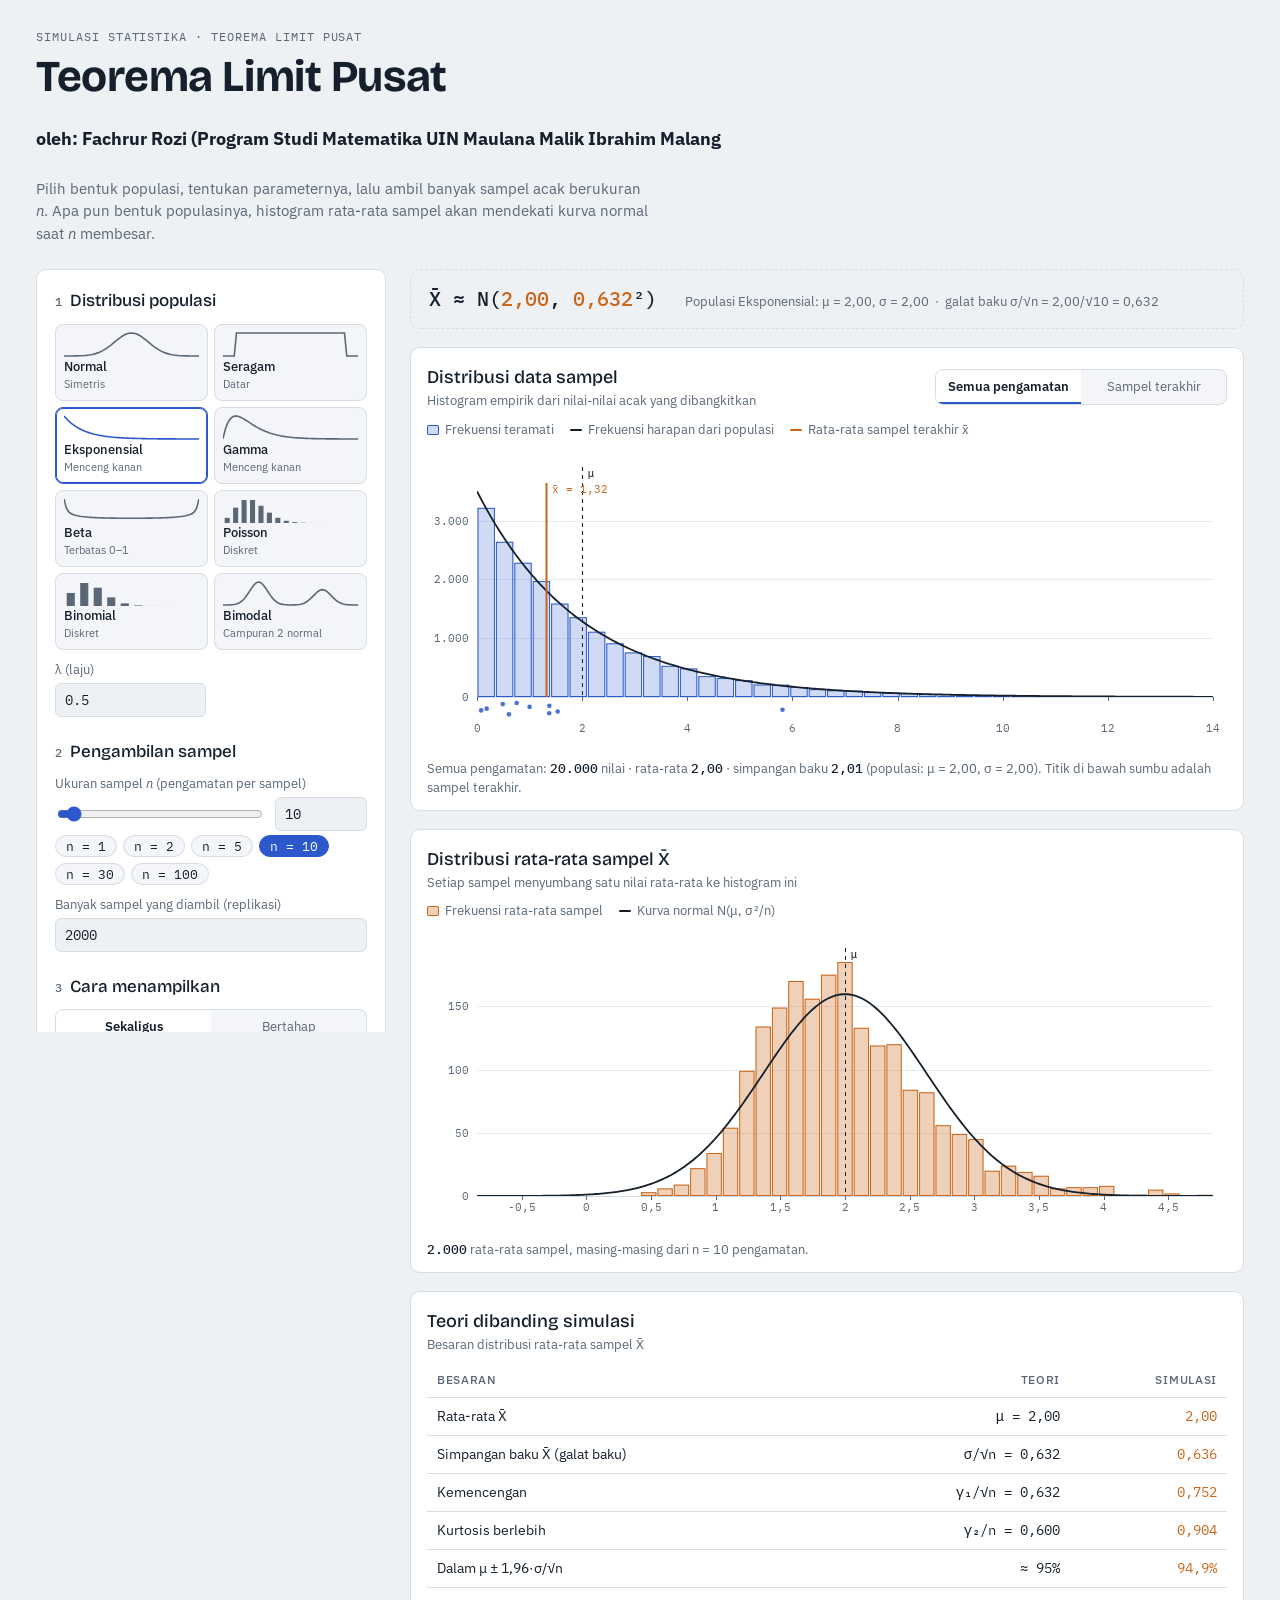
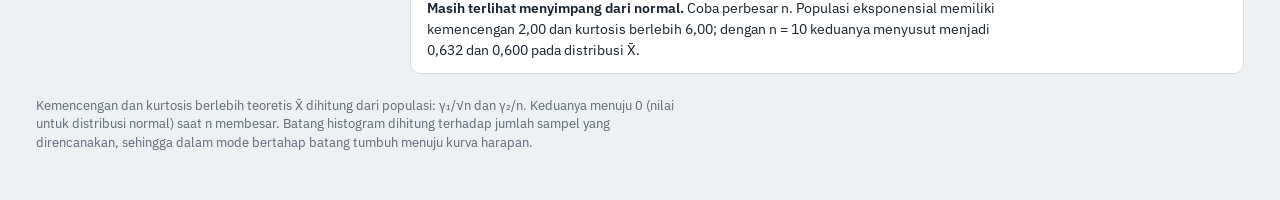
==== simulasi-clt.html @ 087e0943 "Update and rename simulasi-teorema-limit-pusat.html to simulasi-clt.html" ====
<!doctype html>
<html lang="id">
<head>
<meta charset="utf-8">
<meta name="viewport" content="width=device-width, initial-scale=1, viewport-fit=cover">
<meta name="description" content="Simulasi interaktif Teorema Limit Pusat: pilih distribusi populasi, parameter, dan ukuran sampel, lalu amati distribusi data dan rata-rata sampel.">
<title>Simulator Teorema Limit Pusat</title>
<link rel="preconnect" href="https://fonts.googleapis.com">
<link rel="preconnect" href="https://fonts.gstatic.com" crossorigin>
<link rel="stylesheet" href="https://fonts.googleapis.com/css2?family=Bricolage+Grotesque:opsz,wght@12..96,500;12..96,700&family=IBM+Plex+Mono:wght@400;500&family=IBM+Plex+Sans:wght@400;500;600&display=swap">
<style>
/* Layout: lab bench — setup column on the left (numbered setup steps), two stacked instrument charts + readout table on the right */
:root{
  --bg:#eef1f4; --surface:#ffffff; --ink:#15202c; --muted:#5a6776; --line:#d6dde5; --grid:#e7ebf0;
  --data:#2c58cc; --data-soft:rgba(44,88,204,.22);
  --mean:#c9661a; --mean-soft:rgba(201,102,26,.30);
  --curve:#15202c; --danger:#b42318; --chip:#f3f5f8;
  --f-display:"Bricolage Grotesque", "Segoe UI", system-ui, sans-serif;
  --f-body:"IBM Plex Sans", "Segoe UI", system-ui, sans-serif;
  --f-mono:"IBM Plex Mono", ui-monospace, "SFMono-Regular", Menlo, monospace;
}
@media (prefers-color-scheme: dark){ :root:not([data-theme="light"]){
  --bg:#0e131a; --surface:#151c25; --ink:#e4e9ef; --muted:#93a0ae; --line:#28323e; --grid:#1d2630;
  --data:#7196ff; --data-soft:rgba(113,150,255,.22);
  --mean:#f19a4c; --mean-soft:rgba(241,154,76,.28);
  --curve:#e4e9ef; --danger:#ff7b6e; --chip:#1b2430; color-scheme:dark } }
:root[data-theme="dark"]{
  --bg:#0e131a; --surface:#151c25; --ink:#e4e9ef; --muted:#93a0ae; --line:#28323e; --grid:#1d2630;
  --data:#7196ff; --data-soft:rgba(113,150,255,.22);
  --mean:#f19a4c; --mean-soft:rgba(241,154,76,.28);
  --curve:#e4e9ef; --danger:#ff7b6e; --chip:#1b2430; color-scheme:dark }

body{background:var(--bg);color:var(--ink);font-family:var(--f-body);font-size:15px;line-height:1.5}
.wrap{max-width:1240px;margin:0 auto;padding-block:28px 48px;
  padding-left:max(16px, env(safe-area-inset-left, 0px));padding-right:max(16px, env(safe-area-inset-right, 0px))}
header{display:grid;gap:8px;margin-bottom:24px}
.eyebrow{font-family:var(--f-mono);font-size:12px;letter-spacing:.08em;text-transform:uppercase;color:var(--muted)}
h1{font-family:var(--f-display);font-weight:700;font-size:clamp(28px,4.2vw,44px);line-height:1.05;margin:0;text-wrap:balance;letter-spacing:-.01em}
.lede{margin:0;max-width:68ch;color:var(--muted)}
.layout{display:grid;grid-template-columns:350px minmax(0,1fr);gap:24px;align-items:start}
@media (max-width:920px){.layout{grid-template-columns:minmax(0,1fr)}}
.panel{background:var(--surface);border:1px solid var(--line);border-radius:10px;padding:18px;display:grid;gap:22px;position:sticky;top:16px}
@media (max-width:920px){.panel{position:static}}
.step{display:grid;gap:10px}
.step h2{margin:0;font-family:var(--f-display);font-weight:500;font-size:17px;display:flex;align-items:baseline;gap:8px}
.step h2 .num{font-family:var(--f-mono);font-size:12px;color:var(--muted)}
.dists{display:grid;grid-template-columns:repeat(2,minmax(0,1fr));gap:6px}
.dist{appearance:none;border:1px solid var(--line);background:var(--chip);color:var(--ink);border-radius:8px;padding:6px 8px 7px;text-align:left;cursor:pointer;display:grid;gap:2px;font:inherit}
.dist canvas{width:100%;height:26px;display:block}
.dist span{font-size:13px;font-weight:500;line-height:1.2}
.dist small{font-size:11px;color:var(--muted)}
.dist[aria-pressed="true"]{border-color:var(--data);box-shadow:inset 0 0 0 1px var(--data);background:var(--surface)}
.dist:focus-visible,.btn:focus-visible,.seg button:focus-visible,.chip:focus-visible,input:focus-visible{outline:2px solid var(--data);outline-offset:2px}
.params{display:grid;grid-template-columns:repeat(2,minmax(0,1fr));gap:10px}
.field{display:grid;gap:4px;min-width:0}
.field label{font-size:12.5px;color:var(--muted)}
input[type=number]{font-family:var(--f-mono);font-size:14px;width:100%;padding:7px 9px;border:1px solid var(--line);border-radius:6px;background:var(--bg);color:var(--ink)}
input[type=range]{width:100%;accent-color:var(--data)}
.err{color:var(--danger);font-size:13px;margin:0}
.chips{display:flex;flex-wrap:wrap;gap:6px}
.chip{appearance:none;border:1px solid var(--line);background:var(--chip);color:var(--ink);border-radius:999px;padding:2px 10px;font-family:var(--f-mono);font-size:12.5px;cursor:pointer}
.chip[aria-pressed="true"]{background:var(--data);border-color:var(--data);color:var(--surface)}
.row{display:flex;gap:10px;align-items:center}
.row > input[type=range]{flex:1}
.row > input[type=number]{width:92px}
.seg{display:inline-grid;grid-auto-flow:column;grid-auto-columns:1fr;border:1px solid var(--line);border-radius:8px;overflow:hidden;background:var(--chip)}
.seg button{appearance:none;border:0;background:transparent;color:var(--muted);font:inherit;font-size:13px;padding:7px 12px;cursor:pointer}
.seg button[aria-pressed="true"]{background:var(--surface);color:var(--ink);font-weight:600;box-shadow:inset 0 -2px 0 var(--data)}
.hint{font-size:12.5px;color:var(--muted);margin:0}
.actions{display:grid;grid-template-columns:1fr auto auto;gap:8px}
.btn{appearance:none;border:1px solid var(--line);background:var(--chip);color:var(--ink);border-radius:8px;padding:9px 12px;font:inherit;font-size:14px;font-weight:500;cursor:pointer;white-space:nowrap}
.btn.primary{background:var(--data);border-color:var(--data);color:var(--surface)}
.btn:disabled{opacity:.45;cursor:not-allowed}
.progress{display:grid;gap:6px}
.bar{height:6px;background:var(--grid);border-radius:3px;overflow:hidden}
.bar i{display:block;height:100%;width:0;background:var(--mean);transition:width .12s linear}
.progress .txt{font-family:var(--f-mono);font-size:12.5px;color:var(--muted);display:flex;justify-content:space-between;gap:8px}

.results{display:grid;gap:18px;min-width:0}
.formula{display:flex;flex-wrap:wrap;gap:10px 28px;align-items:baseline;padding:14px 18px;border:1px dashed var(--line);border-radius:10px}
.formula .big{font-family:var(--f-mono);font-size:clamp(16px,2.2vw,20px);font-weight:500}
.formula .big b{color:var(--mean);font-weight:500}
.formula .sub{font-size:13px;color:var(--muted)}
.card{background:var(--surface);border:1px solid var(--line);border-radius:10px;padding:16px 16px 12px;display:grid;gap:10px;min-width:0}
.card-head{display:flex;flex-wrap:wrap;justify-content:space-between;align-items:center;gap:10px}
.card h3{margin:0;font-family:var(--f-display);font-weight:500;font-size:18px}
.card h3 small{display:block;font-family:var(--f-body);font-size:12.5px;color:var(--muted);font-weight:400}
.legend{display:flex;flex-wrap:wrap;gap:6px 16px;font-size:12.5px;color:var(--muted)}
.legend i{display:inline-block;width:12px;height:10px;border-radius:2px;margin-right:6px;vertical-align:-1px}
.legend i.line{height:2px;vertical-align:3px}
.chart{position:relative;height:300px}
@media (max-width:560px){.chart{height:240px}}
.chart canvas{position:absolute;inset:0;width:100%;height:100%}
.caption{font-size:13px;color:var(--muted);margin:0;font-variant-numeric:tabular-nums}
.caption b{color:var(--ink);font-weight:500;font-family:var(--f-mono);font-size:12.5px}
.tablewrap{overflow-x:auto}
table{border-collapse:collapse;width:100%;font-size:14px;min-width:420px}
th,td{padding:8px 10px;border-bottom:1px solid var(--line);text-align:right}
th:first-child,td:first-child{text-align:left}
thead th{font-size:11.5px;letter-spacing:.06em;text-transform:uppercase;color:var(--muted);font-weight:500}
td.num{font-family:var(--f-mono);font-variant-numeric:tabular-nums}
td.sim{color:var(--mean)}
.verdict{margin:0;font-size:14px;max-width:72ch}
.verdict b{font-weight:600}
footer{margin-top:22px;font-size:12.5px;color:var(--muted);max-width:80ch}
@media (prefers-reduced-motion: reduce){.bar i{transition:none}}

*,*::before,*::after{box-sizing:border-box}
html{-webkit-text-size-adjust:100%}
:root{padding-top:env(safe-area-inset-top,0px);padding-bottom:env(safe-area-inset-bottom,0px)}
body{margin:0}
[hidden]{display:none!important}
</style>
</head>
<body>

<div class="wrap">
  <header>
    <div class="eyebrow">Simulasi Statistika · Teorema Limit Pusat</div>
    <h1>Teorema Limit Pusat</h1>
    <h3>oleh: Fachrur Rozi (Program Studi Matematika UIN Maulana Malik Ibrahim Malang</h3>
    <p class="lede">Pilih bentuk populasi, tentukan parameternya, lalu ambil banyak sampel acak berukuran <i>n</i>. Apa pun bentuk populasinya, histogram rata-rata sampel akan mendekati kurva normal saat <i>n</i> membesar.</p>
  </header>

  <main class="layout">
    <aside class="panel" aria-label="Pengaturan simulasi">
      <section class="step">
        <h2><span class="num">1</span>Distribusi populasi</h2>
        <div class="dists" id="dists" role="group" aria-label="Pilih distribusi"></div>
        <div class="params" id="params"></div>
        <p class="err" id="err" hidden></p>
      </section>

      <section class="step">
        <h2><span class="num">2</span>Pengambilan sampel</h2>
        <div class="field">
          <label for="nNum">Ukuran sampel <i>n</i> (pengamatan per sampel)</label>
          <div class="row">
            <input type="range" id="nRange" min="1" max="200" step="1" value="10" aria-label="Ukuran sampel n">
            <input type="number" id="nNum" min="1" max="1000" step="1" value="10">
          </div>
          <div class="chips" id="nChips"></div>
        </div>
        <div class="field">
          <label for="mNum">Banyak sampel yang diambil (replikasi)</label>
          <input type="number" id="mNum" min="10" max="10000" step="10" value="2000">
        </div>
      </section>

      <section class="step">
        <h2><span class="num">3</span>Cara menampilkan</h2>
        <div class="seg" role="group" aria-label="Mode tampilan">
          <button type="button" id="modeAll" aria-pressed="true">Sekaligus</button>
          <button type="button" id="modeStep" aria-pressed="false">Bertahap</button>
        </div>
        <div class="field" id="speedWrap" hidden>
          <label for="speed">Kecepatan: <span id="speedTxt"></span></label>
          <input type="range" id="speed" min="0" max="100" value="38">
        </div>
        <div class="actions">
          <button type="button" class="btn primary" id="run">Bangkitkan semua</button>
          <button type="button" class="btn" id="step1" title="Ambil 1 sampel">+1</button>
          <button type="button" class="btn" id="step10" title="Ambil 10 sampel">+10</button>
        </div>
        <button type="button" class="btn" id="reset">Kosongkan hasil</button>
        <div class="progress">
          <div class="bar"><i id="prog"></i></div>
          <div class="txt"><span id="progTxt">0 / 0 sampel</span><span id="lastTxt"></span></div>
        </div>
      </section>
    </aside>

    <section class="results">
      <div class="formula">
        <div class="big" id="formula">X̄ ≈ N(μ, σ²/n)</div>
        <div class="sub" id="formulaSub"></div>
      </div>

      <article class="card">
        <div class="card-head">
          <h3>Distribusi data sampel<small>Histogram empirik dari nilai-nilai acak yang dibangkitkan</small></h3>
          <div class="seg" role="group" aria-label="Data yang ditampilkan">
            <button type="button" id="viewAll" aria-pressed="true">Semua pengamatan</button>
            <button type="button" id="viewLast" aria-pressed="false">Sampel terakhir</button>
          </div>
        </div>
        <div class="legend">
          <span><i style="background:var(--data-soft);box-shadow:inset 0 0 0 1px var(--data)"></i>Frekuensi teramati</span>
          <span><i class="line" style="background:var(--curve)"></i>Frekuensi harapan dari populasi</span>
          <span><i class="line" style="background:var(--mean)"></i>Rata-rata sampel terakhir x̄</span>
        </div>
        <div class="chart"><canvas id="cData" aria-label="Histogram data sampel" role="img"></canvas></div>
        <p class="caption" id="capData"></p>
      </article>

      <article class="card">
        <div class="card-head">
          <h3>Distribusi rata-rata sampel X̄<small>Setiap sampel menyumbang satu nilai rata-rata ke histogram ini</small></h3>
        </div>
        <div class="legend">
          <span><i style="background:var(--mean-soft);box-shadow:inset 0 0 0 1px var(--mean)"></i>Frekuensi rata-rata sampel</span>
          <span><i class="line" style="background:var(--curve)"></i>Kurva normal N(μ, σ²/n)</span>
        </div>
        <div class="chart"><canvas id="cMean" aria-label="Histogram rata-rata sampel" role="img"></canvas></div>
        <p class="caption" id="capMean"></p>
      </article>

      <article class="card">
        <div class="card-head"><h3>Teori dibanding simulasi<small>Besaran distribusi rata-rata sampel X̄</small></h3></div>
        <div class="tablewrap">
          <table>
            <thead><tr><th>Besaran</th><th>Teori</th><th>Simulasi</th></tr></thead>
            <tbody id="tbl"></tbody>
          </table>
        </div>
        <p class="verdict" id="verdict"></p>
      </article>
    </section>
  </main>
  <footer>Kemencengan dan kurtosis berlebih teoretis X̄ dihitung dari populasi: γ₁/√n dan γ₂/n. Keduanya menuju 0 (nilai untuk distribusi normal) saat n membesar. Batang histogram dihitung terhadap jumlah sampel yang direncanakan, sehingga dalam mode bertahap batang tumbuh menuju kurva harapan.</footer>
</div>

<script>
(function(){
"use strict";
const $=id=>document.getElementById(id);

/* ---------- math helpers ---------- */
let spare=null;
function rnorm(){ if(spare!==null){const s=spare;spare=null;return s;}
  let u,v,s; do{u=Math.random()*2-1;v=Math.random()*2-1;s=u*u+v*v;}while(s>=1||s===0);
  const f=Math.sqrt(-2*Math.log(s)/s); spare=v*f; return u*f; }
function rgamma(k){ if(k<1) return rgamma(k+1)*Math.pow(Math.random(),1/k);
  const d=k-1/3,c=1/Math.sqrt(9*d);
  for(;;){ let x,v; do{x=rnorm();v=1+c*x;}while(v<=0); v=v*v*v; const u=Math.random();
    if(u<1-0.0331*x*x*x*x) return d*v; if(Math.log(u)<0.5*x*x+d*(1-v+Math.log(v))) return d*v; } }
const LC=[0.99999999999980993,676.5203681218851,-1259.1392167224028,771.32342877765313,-176.61502916214059,12.507343278686905,-0.13857109526572012,9.9843695780195716e-6,1.5056327351493116e-7];
function lgamma(x){ if(x<0.5) return Math.log(Math.PI/Math.abs(Math.sin(Math.PI*x)))-lgamma(1-x);
  x-=1; let a=LC[0]; const t=x+7.5; for(let i=1;i<9;i++) a+=LC[i]/(x+i);
  return 0.5*Math.log(2*Math.PI)+(x+0.5)*Math.log(t)-t+Math.log(a); }
function rpois(l){ if(l<10){ const L=Math.exp(-l); let k=0,p=1; do{k++;p*=Math.random();}while(p>L); return k-1; }
  const sl=Math.sqrt(l),ll=Math.log(l),b=0.931+2.53*sl,a=-0.059+0.02483*b,ia=1.1239+1.1328/(b-3.4),vr=0.9277-3.6224/(b-2);
  for(;;){ const U=Math.random()-0.5,V=Math.random(),us=0.5-Math.abs(U),k=Math.floor((2*a/us+b)*U+l+0.43);
    if(us>=0.07&&V<=vr) return k; if(k<0||(us<0.013&&V>us)) continue;
    if(Math.log(V)+Math.log(ia)-Math.log(a/(us*us)+b)<=-l+k*ll-lgamma(k+1)) return k; } }
function rbinom(N,p){ const flip=p>0.5; const pp=flip?1-p:p; const q=1-pp,s=pp/q,a=(N+1)*s;
  let r=Math.pow(q,N),u=Math.random(),x=0;
  while(u>r){ u-=r; x++; if(x>N){x=N;break;} r*=(a/x-s); }
  return flip?N-x:x; }
function erf(x){ const s=x<0?-1:1; x=Math.abs(x); const t=1/(1+0.3275911*x);
  const y=1-(((((1.061405429*t-1.453152027)*t)+1.421413741)*t-0.284496736)*t+0.254829592)*t*Math.exp(-x*x); return s*y; }
const Phi=z=>0.5*(1+erf(z/Math.SQRT2));
const phi=z=>Math.exp(-0.5*z*z)/Math.sqrt(2*Math.PI);

/* ---------- distributions ---------- */
const DISTS={
  normal:{name:"Normal",note:"Simetris",params:[{k:"mu",l:"μ (rata-rata)",d:50},{k:"s",l:"σ (simpangan baku)",d:10}],
    check:p=>p.s>0?null:"σ harus lebih besar dari 0.",
    mean:p=>p.mu,sd:p=>p.s,skew:()=>0,kurt:()=>0,
    r:p=>p.mu+p.s*rnorm(),pdf:(x,p)=>phi((x-p.mu)/p.s)/p.s,range:p=>[p.mu-4*p.s,p.mu+4*p.s]},
  uniform:{name:"Seragam",note:"Datar",params:[{k:"a",l:"a (batas bawah)",d:0},{k:"b",l:"b (batas atas)",d:10}],
    check:p=>p.b>p.a?null:"b harus lebih besar dari a.",
    mean:p=>(p.a+p.b)/2,sd:p=>(p.b-p.a)/Math.sqrt(12),skew:()=>0,kurt:()=>-1.2,
    r:p=>p.a+(p.b-p.a)*Math.random(),pdf:(x,p)=>(x>=p.a&&x<=p.b)?1/(p.b-p.a):0,
    range:p=>{const w=p.b-p.a;return [p.a-0.12*w,p.b+0.12*w];}},
  exponential:{name:"Eksponensial",note:"Menceng kanan",params:[{k:"lam",l:"λ (laju)",d:0.5}],
    check:p=>p.lam>0?null:"λ harus lebih besar dari 0.",
    mean:p=>1/p.lam,sd:p=>1/p.lam,skew:()=>2,kurt:()=>6,
    r:p=>-Math.log(1-Math.random())/p.lam,pdf:(x,p)=>x<0?0:p.lam*Math.exp(-p.lam*x),range:p=>[0,7/p.lam]},
  gamma:{name:"Gamma",note:"Menceng kanan",params:[{k:"k",l:"k (bentuk)",d:2},{k:"th",l:"θ (skala)",d:2}],
    check:p=>(p.k>0&&p.th>0)?null:"k dan θ harus lebih besar dari 0.",
    mean:p=>p.k*p.th,sd:p=>Math.sqrt(p.k)*p.th,skew:p=>2/Math.sqrt(p.k),kurt:p=>6/p.k,
    r:p=>rgamma(p.k)*p.th,
    pdf:(x,p)=>x<=0?0:Math.exp((p.k-1)*Math.log(x)-x/p.th-lgamma(p.k)-p.k*Math.log(p.th)),
    range:p=>[0,p.k*p.th+6*Math.sqrt(p.k)*p.th]},
  beta:{name:"Beta",note:"Terbatas 0–1",params:[{k:"a",l:"α",d:0.5},{k:"b",l:"β",d:0.5}],
    check:p=>(p.a>0&&p.b>0)?null:"α dan β harus lebih besar dari 0.",
    mean:p=>p.a/(p.a+p.b),sd:p=>Math.sqrt(p.a*p.b/((p.a+p.b)**2*(p.a+p.b+1))),
    skew:p=>2*(p.b-p.a)*Math.sqrt(p.a+p.b+1)/((p.a+p.b+2)*Math.sqrt(p.a*p.b)),
    kurt:p=>{const a=p.a,b=p.b;return 6*((a-b)**2*(a+b+1)-a*b*(a+b+2))/(a*b*(a+b+2)*(a+b+3));},
    r:p=>{const x=rgamma(p.a),y=rgamma(p.b);return x/(x+y);},
    pdf:(x,p)=>(x<=0||x>=1)?0:Math.exp((p.a-1)*Math.log(x)+(p.b-1)*Math.log(1-x)+lgamma(p.a+p.b)-lgamma(p.a)-lgamma(p.b)),
    range:()=>[0,1]},
  poisson:{name:"Poisson",note:"Diskret",discrete:true,params:[{k:"lam",l:"λ (rata-rata)",d:3}],
    check:p=>(p.lam>0&&p.lam<=200)?null:"λ harus di antara 0 dan 200.",
    mean:p=>p.lam,sd:p=>Math.sqrt(p.lam),skew:p=>1/Math.sqrt(p.lam),kurt:p=>1/p.lam,
    r:p=>rpois(p.lam),pmf:(k,p)=>k<0?0:Math.exp(k*Math.log(p.lam)-p.lam-lgamma(k+1)),
    range:p=>{const s=Math.sqrt(p.lam);return [Math.max(0,Math.floor(p.lam-5*s-1)),Math.ceil(p.lam+5*s+3)];}},
  binomial:{name:"Binomial",note:"Diskret",discrete:true,params:[{k:"N",l:"N (banyak percobaan)",d:10,int:true},{k:"p",l:"p (peluang sukses)",d:0.15}],
    check:p=>(!Number.isInteger(p.N)||p.N<1||p.N>500)?"N harus bilangan bulat 1 sampai 500.":(p.p>0&&p.p<1)?null:"p harus di antara 0 dan 1.",
    mean:p=>p.N*p.p,sd:p=>Math.sqrt(p.N*p.p*(1-p.p)),
    skew:p=>(1-2*p.p)/Math.sqrt(p.N*p.p*(1-p.p)),kurt:p=>(1-6*p.p*(1-p.p))/(p.N*p.p*(1-p.p)),
    r:p=>rbinom(p.N,p.p),
    pmf:(k,p)=>(k<0||k>p.N)?0:Math.exp(lgamma(p.N+1)-lgamma(k+1)-lgamma(p.N-k+1)+k*Math.log(p.p)+(p.N-k)*Math.log(1-p.p)),
    range:p=>{const m=p.N*p.p,s=Math.sqrt(m*(1-p.p));return [Math.max(0,Math.floor(m-5*s-1)),Math.min(p.N,Math.ceil(m+5*s+1))];}},
  bimodal:{name:"Bimodal",note:"Campuran 2 normal",params:[{k:"m1",l:"μ₁",d:20},{k:"m2",l:"μ₂",d:70},{k:"s",l:"σ (tiap puncak)",d:7},{k:"w",l:"w (bobot puncak 1)",d:0.6}],
    check:p=>!(p.s>0)?"σ harus lebih besar dari 0.":(p.w>0&&p.w<1)?null:"w harus di antara 0 dan 1.",
    mean:p=>p.w*p.m1+(1-p.w)*p.m2,
    sd:p=>Math.sqrt(mixM(p,2)),skew:p=>mixM(p,3)/Math.pow(mixM(p,2),1.5),kurt:p=>mixM(p,4)/mixM(p,2)**2-3,
    r:p=>(Math.random()<p.w?p.m1:p.m2)+p.s*rnorm(),
    pdf:(x,p)=>p.w*phi((x-p.m1)/p.s)/p.s+(1-p.w)*phi((x-p.m2)/p.s)/p.s,
    range:p=>[Math.min(p.m1,p.m2)-4*p.s,Math.max(p.m1,p.m2)+4*p.s]}
};
function mixM(p,k){ const mu=p.w*p.m1+(1-p.w)*p.m2,s2=p.s*p.s;
  const f=d=>k===2?d*d+s2:k===3?d*d*d+3*d*s2:d**4+6*d*d*s2+3*s2*s2;
  return p.w*f(p.m1-mu)+(1-p.w)*f(p.m2-mu); }

/* ---------- formatting ---------- */
const fmt=(x,d=2)=>Number.isFinite(x)?x.toLocaleString("id-ID",{minimumFractionDigits:d,maximumFractionDigits:d}):"–";
const fmtInt=x=>Math.round(x).toLocaleString("id-ID");
function smart(x){ if(!Number.isFinite(x)) return "–"; const a=Math.abs(x);
  return fmt(x, a>=1000?0:a>=100?1:a>=1?2:a>=0.01?3:4); }

/* ---------- state ---------- */
const S={dist:"exponential",vals:{},n:10,m:2000,mode:"all",view:"all",running:false,taken:0,valid:true};
for(const k in DISTS){ S.vals[k]={}; DISTS[k].params.forEach(p=>S.vals[k][p.k]=p.d); }
let G={}; // derived layout + counts

function setup(){
  const D=DISTS[S.dist],p=S.vals[S.dist];
  const msg=D.check(p);
  S.valid=!msg; $("err").hidden=!msg; $("err").textContent=msg||"";
  stop(); S.taken=0;
  if(!S.valid){ G=null; renderAll(); return; }
  const mu=D.mean(p),sd=D.sd(p),se=sd/Math.sqrt(S.n);
  G={D,p,mu,sd,se,skew:D.skew(p),kurt:D.kurt(p),last:[],lastMean:NaN,lastMeanBin:-1,
     obsN:0,obsS:0,obsS2:0,s1:0,s2:0,s3:0,s4:0,within:0};
  // data bins
  const [lo,hi]=D.range(p);
  if(D.discrete){ G.dLo=lo-0.5; G.dW=1; G.dNb=hi-lo+1; }
  else { G.dLo=lo; G.dNb=40; G.dW=(hi-lo)/G.dNb; }
  G.dHi=G.dLo+G.dNb*G.dW; G.dCnt=new Float64Array(G.dNb);
  G.dProb=new Float64Array(G.dNb);
  for(let i=0;i<G.dNb;i++){
    if(D.discrete) G.dProb[i]=D.pmf(lo+i,p);
    else{ let s=0; const x0=G.dLo+i*G.dW; for(let j=0;j<12;j++) s+=D.pdf(x0+(j+0.5)/12*G.dW,p); G.dProb[i]=s/12*G.dW; }
  }
  // mean bins
  let mlo=mu-4.5*se,mhi=mu+4.5*se,raw=(mhi-mlo)/45,w;
  if(D.discrete){ w=Math.max(1,Math.ceil(raw*S.n))/S.n; mlo=(Math.floor(mlo*S.n)-0.5)/S.n; }
  else w=raw;
  G.mLo=mlo; G.mW=w; G.mNb=Math.ceil((mhi-mlo)/w); G.mHi=mlo+G.mNb*w; G.mCnt=new Float64Array(G.mNb);
  G.mProb=new Float64Array(G.mNb);
  for(let i=0;i<G.mNb;i++){ const a=mlo+i*w; G.mProb[i]=Phi((a+w-mu)/se)-Phi((a-mu)/se); }
  renderAll();
}

function takeSample(){
  const {D,p}=G,n=S.n,arr=new Array(n); let s=0;
  for(let i=0;i<n;i++){ const x=D.r(p); arr[i]=x; s+=x;
    G.obsS+=x; G.obsS2+=x*x;
    const b=Math.floor((x-G.dLo)/G.dW); if(b>=0&&b<G.dNb) G.dCnt[b]++; }
  G.obsN+=n;
  const xb=s/n; G.last=arr; G.lastMean=xb;
  const b=Math.floor((xb-G.mLo)/G.mW); G.lastMeanBin=(b>=0&&b<G.mNb)?b:-1; if(G.lastMeanBin>=0) G.mCnt[b]++;
  const z=(xb-G.mu)/G.se; G.s1+=z; G.s2+=z*z; G.s3+=z*z*z; G.s4+=z*z*z*z;
  if(Math.abs(z)<=1.96) G.within++;
  S.taken++;
}

/* ---------- running ---------- */
let raf=0,lastT=0,acc=0;
const sps=()=>Math.max(1,Math.round(Math.pow(500,+$("speed").value/100)));
function start(){ if(!G||S.taken>=S.m) return; S.running=true; takeSample(); renderAll(); lastT=performance.now(); acc=0; raf=requestAnimationFrame(tick); updateButtons(); }
function stop(){ S.running=false; cancelAnimationFrame(raf); updateButtons(); }
function tick(t){ if(!S.running) return;
  const dt=Math.min(0.1,(t-lastT)/1000); lastT=t; acc+=dt*sps();
  let k=Math.min(Math.floor(acc),S.m-S.taken); acc-=Math.floor(acc);
  for(let i=0;i<k;i++) takeSample();
  if(k>0) renderAll();
  if(S.taken>=S.m){ stop(); return; }
  raf=requestAnimationFrame(tick); }
function runAll(){ if(!G) return; while(S.taken<S.m) takeSample(); renderAll(); }
function add(k){ if(!G) return; stop(); k=Math.min(k,S.m-S.taken); for(let i=0;i<k;i++) takeSample(); renderAll(); }

/* ---------- chart drawing ---------- */
function css(v){ return getComputedStyle(document.documentElement).getPropertyValue(v).trim(); }
function niceStep(span,count){ const s0=span/count,mag=Math.pow(10,Math.floor(Math.log10(s0))),r=s0/mag;
  return (r<1.5?1:r<3?2:r<7?5:10)*mag; }
function ticks(a,b,count){ const st=niceStep(b-a,count),out=[]; for(let v=Math.ceil(a/st-1e-9)*st;v<=b+1e-9*st;v+=st) out.push(Math.abs(v)<st*1e-9?0:v); return {out,st}; }
function decs(st){ return Math.max(0,-Math.floor(Math.log10(st)+1e-9)); }

function drawHist(cv,o){
  const dpr=window.devicePixelRatio||1,W=cv.clientWidth,H=cv.clientHeight; if(!W||!H) return;
  cv.width=Math.round(W*dpr); cv.height=Math.round(H*dpr);
  const c=cv.getContext("2d"); c.setTransform(dpr,0,0,dpr,0,0); c.clearRect(0,0,W,H);
  const col={ink:css("--ink"),muted:css("--muted"),grid:css("--grid"),line:css("--line"),curve:css("--curve")};
  const mono='11px "IBM Plex Mono", ui-monospace, monospace';
  const pad={l:50,r:14,t:18,b:o.dots?52:34};
  const pw=W-pad.l-pad.r,ph=H-pad.t-pad.b;
  if(!o.bins){ c.fillStyle=col.muted; c.font='13px "IBM Plex Sans", sans-serif'; c.textAlign="center";
    c.fillText(o.empty||"Parameter belum valid",W/2,H/2); return; }
  const sx=x=>pad.l+(x-o.xMin)/(o.xMax-o.xMin)*pw;
  let ymax=0; o.bins.forEach(b=>{ymax=Math.max(ymax,b.count,b.exp*1.15);}); ymax=Math.max(ymax*1.06,1);
  const sy=y=>pad.t+ph-(y/ymax)*ph;
  // grid + y ticks
  c.font=mono; c.textAlign="right"; c.textBaseline="middle";
  const yt=ticks(0,ymax,4); const yd=decs(yt.st);
  yt.out.forEach(v=>{ const y=Math.round(sy(v))+0.5; c.strokeStyle=col.grid; c.lineWidth=1; c.beginPath(); c.moveTo(pad.l,y); c.lineTo(pad.l+pw,y); c.stroke();
    c.fillStyle=col.muted; c.fillText(v.toLocaleString("id-ID",{maximumFractionDigits:yd}),pad.l-8,y); });
  // bars
  c.save(); c.beginPath(); c.rect(pad.l,pad.t,pw,ph); c.clip();
  o.bins.forEach((b,i)=>{ if(b.count<=0) return;
    let x0=sx(b.x0),x1=sx(b.x1); const bw=x1-x0;
    if(o.discrete){ const g=bw*0.18; x0+=g; x1-=g; } else if(bw>3){ x0+=0.5; x1-=0.5; }
    const y=sy(b.count),hl=i===o.hl;
    c.fillStyle=hl?o.color:o.soft; c.fillRect(x0,y,Math.max(1,x1-x0),pad.t+ph-y);
    c.strokeStyle=o.color; c.lineWidth=1; c.strokeRect(x0+0.5,y+0.5,Math.max(0,x1-x0-1),pad.t+ph-y-1); });
  // expected
  c.strokeStyle=col.curve; c.fillStyle=col.curve; c.lineWidth=1.8;
  if(o.curve){ c.beginPath(); let first=true;
    for(let i=0;i<=320;i++){ const x=o.xMin+(o.xMax-o.xMin)*i/320,y=o.curve(x); if(!Number.isFinite(y)) continue;
      const py=Math.max(pad.t-4,sy(y)); if(first){c.moveTo(sx(x),py);first=false;} else c.lineTo(sx(x),py); }
    c.stroke(); }
  else { c.beginPath(); o.bins.forEach((b,i)=>{ const x=sx((b.x0+b.x1)/2),y=sy(b.exp); i?c.lineTo(x,y):c.moveTo(x,y); });
    c.globalAlpha=.45; c.lineWidth=1; c.stroke(); c.globalAlpha=1;
    o.bins.forEach(b=>{ if(b.exp<ymax*0.002) return; c.beginPath(); c.arc(sx((b.x0+b.x1)/2),sy(b.exp),2.6,0,7); c.fill(); }); }
  c.restore();
  // markers
  c.textBaseline="alphabetic"; c.font=mono;
  (o.markers||[]).forEach(m=>{ if(!(m.x>=o.xMin&&m.x<=o.xMax)) return; const x=Math.round(sx(m.x))+0.5;
    c.strokeStyle=m.color; c.lineWidth=m.w||1.5; c.setLineDash(m.dash||[]); c.beginPath(); c.moveTo(x,pad.t+(m.top||0)); c.lineTo(x,pad.t+ph); c.stroke(); c.setLineDash([]);
    c.fillStyle=m.color; const tw=c.measureText(m.label).width; let tx=x+5; if(tx+tw>pad.l+pw) tx=x-5-tw;
    c.textAlign="left"; c.fillText(m.label,tx,pad.t+(m.top||0)+10); });
  // axis
  c.strokeStyle=col.line; c.lineWidth=1; c.beginPath(); c.moveTo(pad.l,pad.t+ph+0.5); c.lineTo(pad.l+pw,pad.t+ph+0.5); c.stroke();
  // dots strip
  let axisY=pad.t+ph;
  if(o.dots){ const top=pad.t+ph+5,h=12;
    c.fillStyle=o.color; c.globalAlpha=o.dots.length>80?0.45:0.85;
    o.dots.forEach((x,i)=>{ if(x<o.xMin||x>o.xMax) return; const jy=top+((i*0.618034)%1)*h; c.beginPath(); c.arc(sx(x),jy+1,2.3,0,7); c.fill(); });
    c.globalAlpha=1; axisY=top+h+3; }
  const xt=ticks(o.xMin,o.xMax,Math.max(3,Math.floor(pw/80))); const xd=o.intTicks?0:decs(xt.st);
  c.fillStyle=col.muted; c.textAlign="center"; c.textBaseline="top";
  xt.out.forEach(v=>{ if(o.intTicks&&!Number.isInteger(Math.round(v*1e6)/1e6)) return; const x=sx(v);
    c.fillRect(Math.round(x),pad.t+ph,1,4); c.fillText(v.toLocaleString("id-ID",{maximumFractionDigits:xd}),x,axisY+6); });
}

/* ---------- render ---------- */
function renderAll(){ renderData(); renderMean(); renderText(); updateButtons(); }
function renderData(){
  const cv=$("cData");
  if(!G){ drawHist(cv,{bins:null}); return; }
  const lastView=S.view==="last", target=lastView?S.n:S.m*S.n;
  let cnt=G.dCnt;
  if(lastView){ cnt=new Float64Array(G.dNb); G.last.forEach(x=>{const b=Math.floor((x-G.dLo)/G.dW); if(b>=0&&b<G.dNb) cnt[b]++;}); }
  const bins=[]; for(let i=0;i<G.dNb;i++) bins.push({x0:G.dLo+i*G.dW,x1:G.dLo+(i+1)*G.dW,count:cnt[i],exp:target*G.dProb[i]});
  const D=G.D,p=G.p,markers=[{x:G.mu,label:"μ",color:css("--curve"),dash:[4,4],w:1}];
  if(S.taken>0) markers.push({x:G.lastMean,label:"x̄ = "+smart(G.lastMean),color:css("--mean"),w:2,top:16});
  drawHist(cv,{bins,discrete:D.discrete,intTicks:D.discrete,xMin:G.dLo,xMax:G.dHi,color:css("--data"),soft:css("--data-soft"),
    curve:D.discrete?null:(x=>target*G.dW*D.pdf(x,p)),markers,dots:S.taken>0?G.last.slice(0,400):[]});
}
function renderMean(){
  const cv=$("cMean");
  if(!G){ drawHist(cv,{bins:null}); return; }
  const bins=[]; for(let i=0;i<G.mNb;i++) bins.push({x0:G.mLo+i*G.mW,x1:G.mLo+(i+1)*G.mW,count:G.mCnt[i],exp:S.m*G.mProb[i]});
  const markers=[{x:G.mu,label:"μ",color:css("--curve"),dash:[4,4],w:1}];
  if(S.taken>0&&S.taken<S.m) markers.push({x:G.lastMean,label:"x̄ terbaru",color:css("--mean"),w:2,top:16});
  drawHist(cv,{bins,discrete:false,xMin:G.mLo,xMax:G.mHi,color:css("--mean"),soft:css("--mean-soft"),
    curve:x=>S.m*G.mW*phi((x-G.mu)/G.se)/G.se,markers,hl:(S.taken<S.m&&S.taken>0)?G.lastMeanBin:-1});
}
function renderText(){
  const t=S.taken,m=S.m;
  $("prog").style.width=(G?100*t/m:0)+"%";
  $("progTxt").textContent=fmtInt(t)+" / "+fmtInt(m)+" sampel";
  $("lastTxt").textContent=t>0&&G?"x̄ terakhir "+smart(G.lastMean):"";
  if(!G){ $("formula").innerHTML="X̄ ≈ N(μ, σ²/n)"; $("formulaSub").textContent="Perbaiki parameter populasi untuk melanjutkan.";
    $("tbl").innerHTML=""; $("verdict").textContent=""; $("capData").textContent=""; $("capMean").textContent=""; return; }
  $("formula").innerHTML="X̄ ≈ N(<b>"+smart(G.mu)+"</b>, <b>"+smart(G.se)+"</b>²)";
  $("formulaSub").innerHTML="Populasi "+G.D.name+": μ = "+smart(G.mu)+", σ = "+smart(G.sd)+" &nbsp;·&nbsp; galat baku σ/√n = "+smart(G.sd)+"/√"+S.n+" = "+smart(G.se);
  if(S.view==="last"){
    if(t>0){ const a=G.last,mn=G.lastMean; let v=0; a.forEach(x=>v+=(x-mn)**2);
      $("capData").innerHTML="Sampel ke-"+fmtInt(t)+": <b>n = "+S.n+"</b> · rata-rata <b>"+smart(mn)+"</b>"+(S.n>1?" · simpangan baku <b>"+smart(Math.sqrt(v/(S.n-1)))+"</b>":"");
    } else $("capData").textContent="Belum ada sampel. Tekan tombol jalankan atau +1.";
  } else {
    if(G.obsN>0){ const mn=G.obsS/G.obsN,sd=Math.sqrt(Math.max(0,(G.obsS2-G.obsN*mn*mn)/Math.max(1,G.obsN-1)));
      $("capData").innerHTML="Semua pengamatan: <b>"+fmtInt(G.obsN)+"</b> nilai · rata-rata <b>"+smart(mn)+"</b> · simpangan baku <b>"+smart(sd)+"</b> (populasi: μ = "+smart(G.mu)+", σ = "+smart(G.sd)+"). Titik di bawah sumbu adalah sampel terakhir.";
    } else $("capData").textContent="Belum ada pengamatan. Kurva menunjukkan frekuensi yang diharapkan dari populasi.";
  }
  const c=t; let mean=NaN,sd=NaN,sk=NaN,ku=NaN,pct=NaN;
  if(c>0){ const mz=G.s1/c,e2=G.s2/c,e3=G.s3/c,e4=G.s4/c;
    const m2=e2-mz*mz,m3=e3-3*mz*e2+2*mz**3,m4=e4-4*mz*e3+6*mz*mz*e2-3*mz**4;
    mean=G.mu+G.se*mz; if(c>1) sd=G.se*Math.sqrt(Math.max(0,m2)*c/(c-1));
    if(c>3&&m2>0){ sk=m3/Math.pow(m2,1.5); ku=m4/(m2*m2)-3; } pct=100*G.within/c; }
  $("capMean").innerHTML=c>0?"<b>"+fmtInt(c)+"</b> rata-rata sampel, masing-masing dari n = "+S.n+" pengamatan.":"Belum ada rata-rata sampel. Kurva adalah N(μ, σ²/n) untuk "+fmtInt(S.m)+" sampel.";
  const thS=G.skew/Math.sqrt(S.n),thK=G.kurt/S.n;
  const rows=[["Rata-rata X̄","μ = "+smart(G.mu),smart(mean)],
    ["Simpangan baku X̄ (galat baku)","σ/√n = "+smart(G.se),smart(sd)],
    ["Kemencengan","γ₁/√n = "+fmt(thS,3),fmt(sk,3)],
    ["Kurtosis berlebih","γ₂/n = "+fmt(thK,3),fmt(ku,3)],
    ["Dalam μ ± 1,96·σ/√n","≈ 95%",Number.isFinite(pct)?fmt(pct,1)+"%":"–"]];
  $("tbl").innerHTML=rows.map(r=>"<tr><td>"+r[0]+"</td><td class=\"num\">"+r[1]+"</td><td class=\"num sim\">"+r[2]+"</td></tr>").join("");
  const a=Math.abs(thS),k=Math.abs(thK);
  let v;
  if(a<0.05&&k<0.1) v="<b>Sudah sangat dekat ke normal.</b> ";
  else if(a<0.3&&k<0.5) v="<b>Cukup dekat ke normal.</b> ";
  else v="<b>Masih terlihat menyimpang dari normal.</b> Coba perbesar n. ";
  v+="Populasi "+G.D.name.toLowerCase()+" memiliki kemencengan "+fmt(G.skew,2)+" dan kurtosis berlebih "+fmt(G.kurt,2)+"; dengan n = "+S.n+" keduanya menyusut menjadi "+fmt(thS,3)+" dan "+fmt(thK,3)+" pada distribusi X̄.";
  if(G.D.discrete&&S.n<10) v+=" Karena populasinya diskret, nilai X̄ hanya bisa berupa kelipatan 1/"+S.n+", sehingga histogramnya masih bergerigi.";
  $("verdict").innerHTML=v;
}
function updateButtons(){
  const run=$("run"),done=S.taken>=S.m;
  run.disabled=!G; $("step1").disabled=$("step10").disabled=!G||done; $("reset").disabled=!G||S.taken===0;
  if(S.mode==="all") run.textContent=done&&S.taken>0?"Ulangi simulasi":"Bangkitkan semua";
  else run.textContent=S.running?"Jeda":done&&S.taken>0?"Ulangi dari awal":S.taken>0?"Lanjutkan":"Mulai bertahap";
}

/* ---------- UI build ---------- */
function drawIcon(cv,key){
  const D=DISTS[key],p=S.vals[key],dpr=window.devicePixelRatio||1,W=cv.clientWidth||120,H=cv.clientHeight||26;
  cv.width=W*dpr; cv.height=H*dpr; const c=cv.getContext("2d"); c.setTransform(dpr,0,0,dpr,0,0); c.clearRect(0,0,W,H);
  if(D.check(p)) return;
  const col=css(key===S.dist?"--data":"--muted"); c.fillStyle=col; c.strokeStyle=col; c.lineWidth=1.6;
  const [lo,hi]=D.range(p);
  if(D.discrete){ const ks=[]; for(let k=lo;k<=hi;k++) ks.push(D.pmf(k,p)); const mx=Math.max(...ks),bw=W/ks.length;
    ks.forEach((v,i)=>{ const h=v/mx*(H-3); c.fillRect(i*bw+bw*0.2,H-h,Math.max(1,bw*0.6),h); }); }
  else { const ys=[]; for(let i=0;i<=60;i++){ const x=lo+(hi-lo)*(i/60)*0.999+(hi-lo)*0.0005; ys.push(D.pdf(x,p)); }
    const sorted=[...ys].sort((a,b)=>a-b),mx=Math.min(sorted[60],sorted[57]*1.6)||1;
    c.beginPath(); ys.forEach((y,i)=>{ const px=i/60*W,py=H-Math.min(1,y/mx)*(H-3)-1; i?c.lineTo(px,py):c.moveTo(px,py); }); c.stroke(); }
}
function buildDists(){
  const box=$("dists"); box.innerHTML="";
  Object.keys(DISTS).forEach(k=>{ const D=DISTS[k],b=document.createElement("button");
    b.type="button"; b.className="dist"; b.id="d_"+k; b.setAttribute("aria-pressed",k===S.dist);
    b.innerHTML='<canvas aria-hidden="true"></canvas><span>'+D.name+'</span><small>'+D.note+'</small>';
    b.addEventListener("click",()=>{ S.dist=k; document.querySelectorAll(".dist").forEach(x=>x.setAttribute("aria-pressed",x.id==="d_"+k)); buildParams(); drawIcons(); changed(true); });
    box.appendChild(b); });
}
function drawIcons(){ Object.keys(DISTS).forEach(k=>drawIcon($("d_"+k).querySelector("canvas"),k)); }
function buildParams(){
  const box=$("params"),D=DISTS[S.dist]; box.innerHTML="";
  D.params.forEach(pr=>{ const f=document.createElement("div"); f.className="field";
    const id="p_"+S.dist+"_"+pr.k;
    f.innerHTML='<label for="'+id+'">'+pr.l+'</label><input type="number" id="'+id+'" step="'+(pr.int?1:"any")+'" value="'+S.vals[S.dist][pr.k]+'">';
    f.querySelector("input").addEventListener("input",e=>{ const v=parseFloat(e.target.value); S.vals[S.dist][pr.k]=Number.isFinite(v)?v:NaN; drawIcon($("d_"+S.dist).querySelector("canvas"),S.dist); changed(); });
    box.appendChild(f); });
}
const N_CHIPS=[1,2,5,10,30,100];
function buildChips(){ $("nChips").innerHTML=N_CHIPS.map(v=>'<button type="button" class="chip" data-n="'+v+'" aria-pressed="'+(v===S.n)+'">n = '+v+'</button>').join("");
  $("nChips").querySelectorAll(".chip").forEach(b=>b.addEventListener("click",()=>setN(+b.dataset.n))); }
function setN(v,from){ v=Math.round(v); if(!(v>=1)) return; v=Math.min(1000,v); S.n=v;
  if(from!=="num") $("nNum").value=v; if(from!=="range") $("nRange").value=Math.min(200,v);
  $("nChips").querySelectorAll(".chip").forEach(b=>b.setAttribute("aria-pressed",+b.dataset.n===v)); changed(); }

let deb=0;
function changed(now){ clearTimeout(deb); stop();
  const go=()=>{ setup(); if(S.mode==="all"&&G) runAll(); };
  if(now) go(); else deb=setTimeout(go,220); }

$("nRange").addEventListener("input",e=>setN(+e.target.value,"range"));
$("nNum").addEventListener("input",e=>{ const v=parseInt(e.target.value,10); if(v>=1) setN(v,"num"); });
$("mNum").addEventListener("input",e=>{ const v=parseInt(e.target.value,10); if(v>=1){ S.m=Math.min(10000,v); changed(); } });
function setMode(m){ S.mode=m; $("modeAll").setAttribute("aria-pressed",m==="all"); $("modeStep").setAttribute("aria-pressed",m==="step");
  $("speedWrap").hidden=m!=="step"; stop(); setup(); if(m==="all"&&G) runAll(); }
$("modeAll").addEventListener("click",()=>setMode("all"));
$("modeStep").addEventListener("click",()=>setMode("step"));
function setView(v){ S.view=v; $("viewAll").setAttribute("aria-pressed",v==="all"); $("viewLast").setAttribute("aria-pressed",v==="last"); renderData(); renderText(); }
$("viewAll").addEventListener("click",()=>setView("all"));
$("viewLast").addEventListener("click",()=>setView("last"));
const speedTxt=()=>{ $("speedTxt").textContent=sps()+" sampel per detik"; };
$("speed").addEventListener("input",speedTxt);
$("run").addEventListener("click",()=>{ if(!G) return;
  if(S.mode==="all"){ if(S.taken>=S.m) setup(); runAll(); }
  else { if(S.running) stop(); else { if(S.taken>=S.m) setup(); start(); } } });
$("step1").addEventListener("click",()=>add(1));
$("step10").addEventListener("click",()=>add(10));
$("reset").addEventListener("click",()=>setup());

const redraw=()=>{ drawIcons(); renderData(); renderMean(); };
new ResizeObserver(()=>redraw()).observe(document.querySelector(".results"));
try{ matchMedia("(prefers-color-scheme: dark)").addEventListener("change",redraw); }catch(e){}
new MutationObserver(redraw).observe(document.documentElement,{attributes:true,attributeFilter:["data-theme"]});
if(document.fonts&&document.fonts.ready) document.fonts.ready.then(redraw);

buildDists(); buildParams(); buildChips(); speedTxt(); drawIcons();
setup(); runAll();
})();
</script>
</body>
</html>
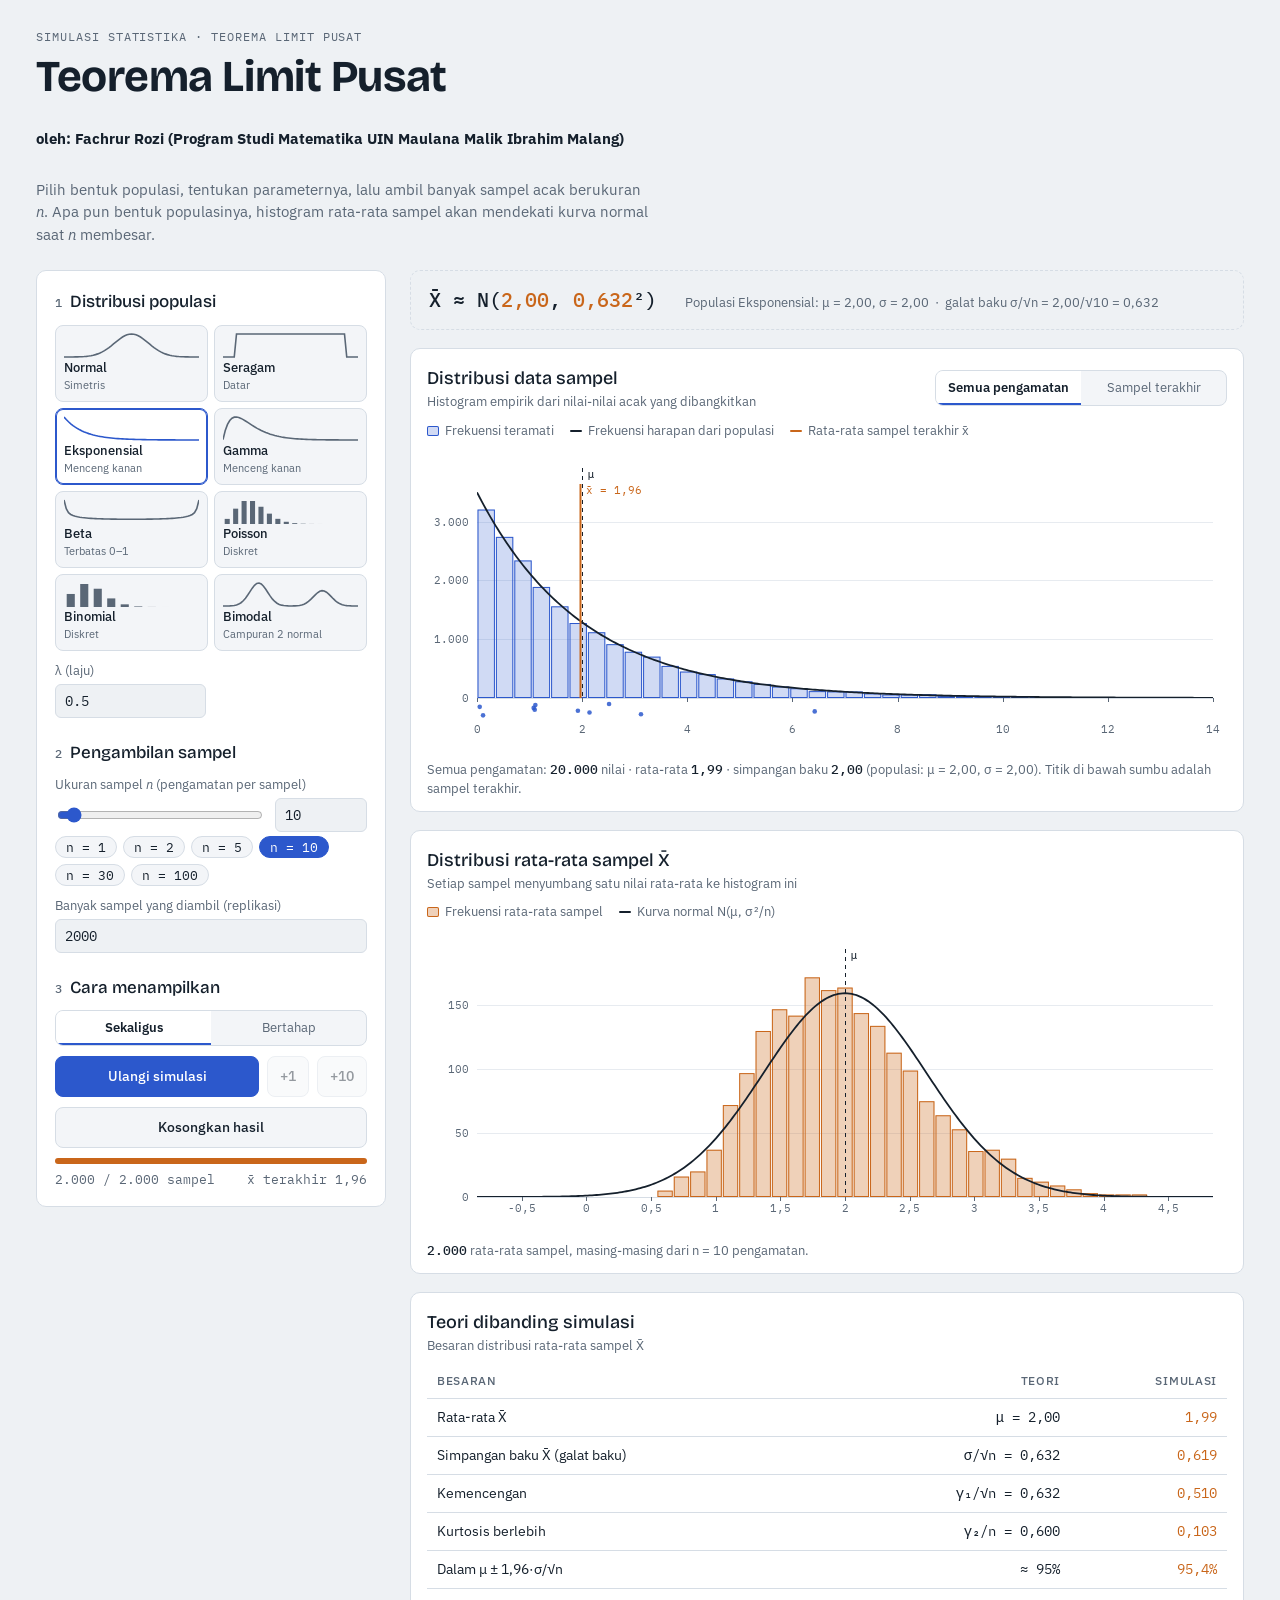
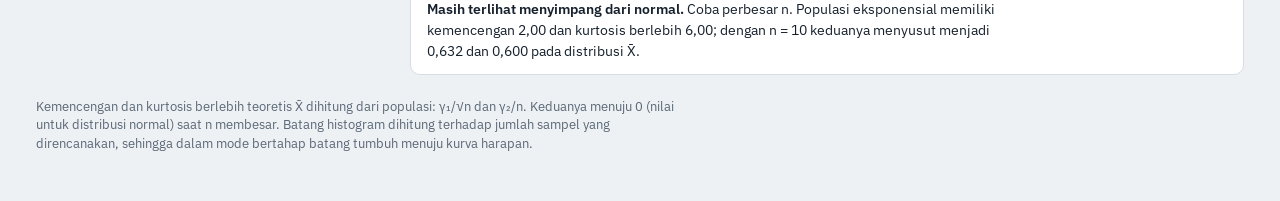
==== commit dadedcda: "Update simulasi-clt.html" ====
--- a/simulasi-clt.html
+++ b/simulasi-clt.html
@@ -118,7 +118,7 @@
   <header>
     <div class="eyebrow">Simulasi Statistika · Teorema Limit Pusat</div>
     <h1>Teorema Limit Pusat</h1>
-    <h3>oleh: Fachrur Rozi (Program Studi Matematika UIN Maulana Malik Ibrahim Malang</h3>
+    <h4>oleh: Fachrur Rozi (Program Studi Matematika UIN Maulana Malik Ibrahim Malang)</h4>
     <p class="lede">Pilih bentuk populasi, tentukan parameternya, lalu ambil banyak sampel acak berukuran <i>n</i>. Apa pun bentuk populasinya, histogram rata-rata sampel akan mendekati kurva normal saat <i>n</i> membesar.</p>
   </header>
 
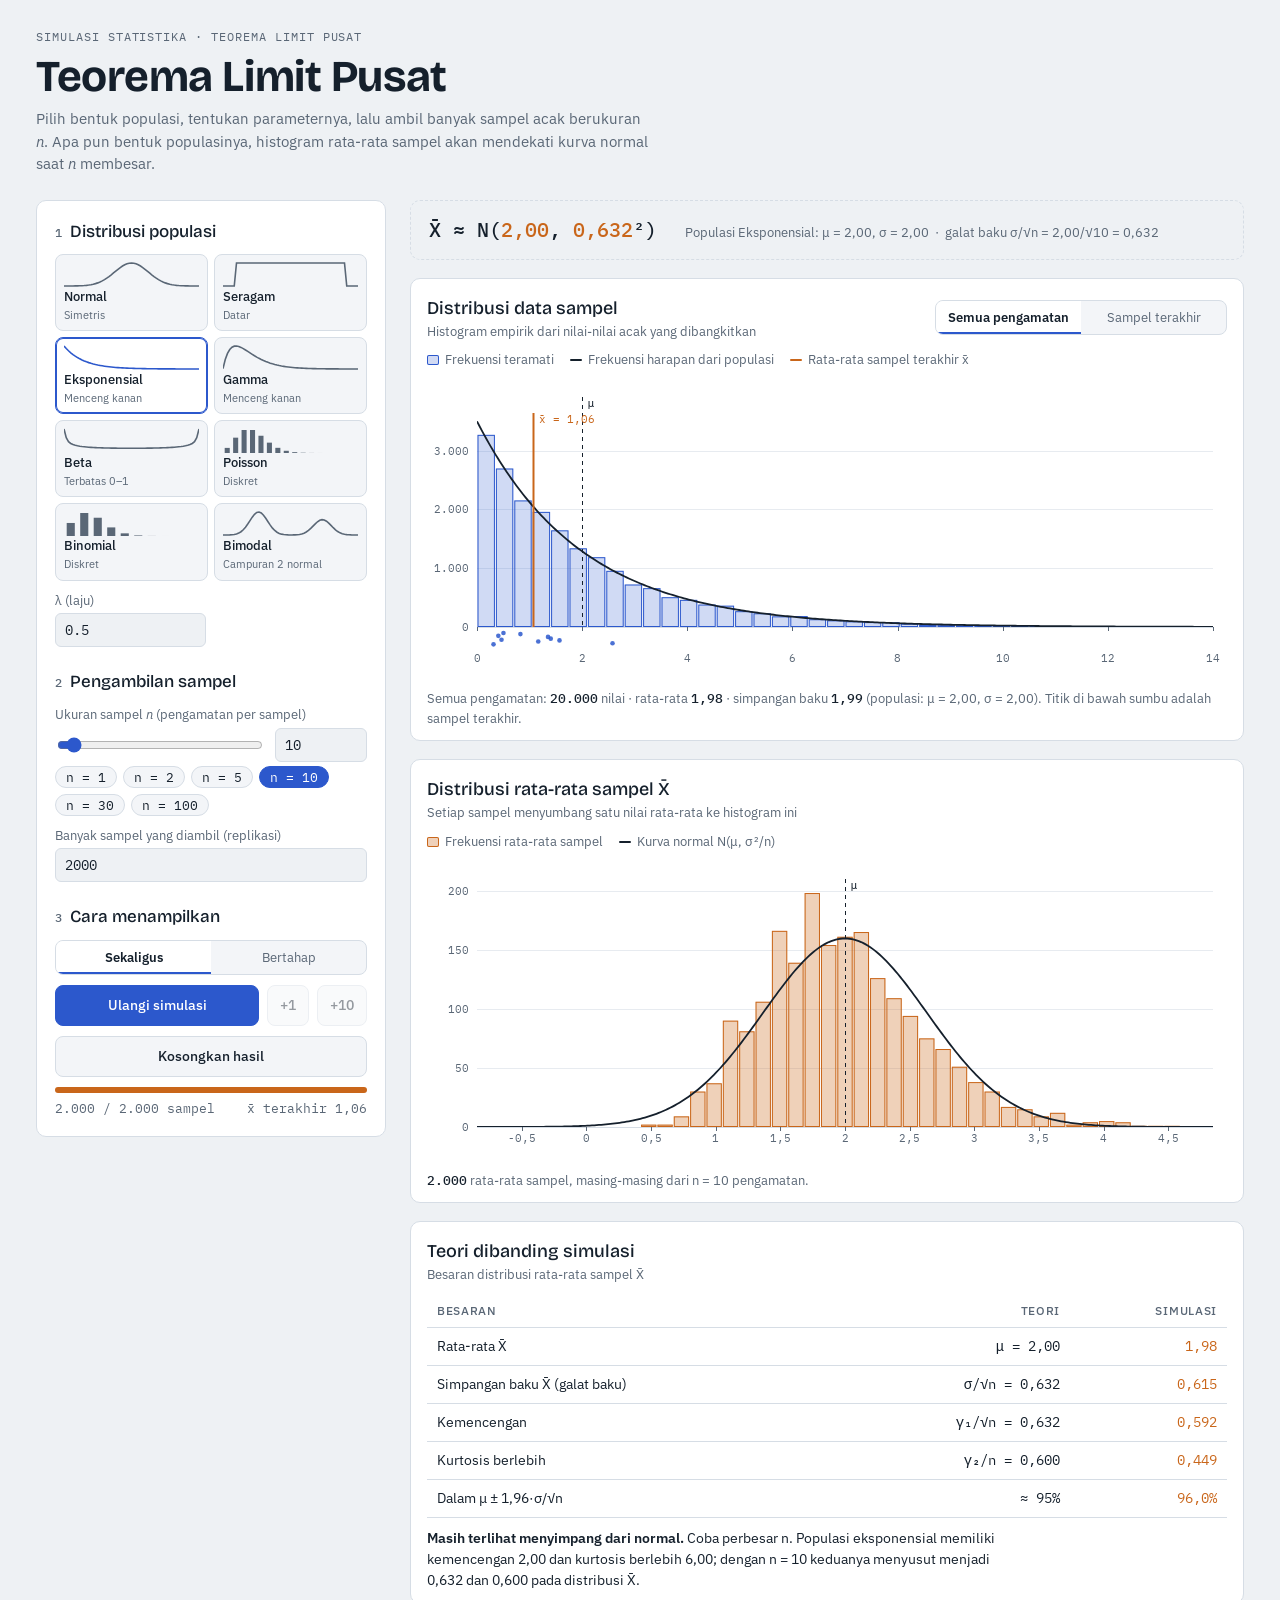
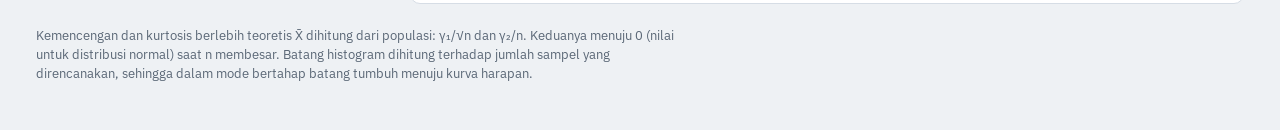
==== commit 9b62a743: "Update simulasi-clt.html" ====
--- a/simulasi-clt.html
+++ b/simulasi-clt.html
@@ -118,7 +118,6 @@
   <header>
     <div class="eyebrow">Simulasi Statistika · Teorema Limit Pusat</div>
     <h1>Teorema Limit Pusat</h1>
-    <h4>oleh: Fachrur Rozi (Program Studi Matematika UIN Maulana Malik Ibrahim Malang)</h4>
     <p class="lede">Pilih bentuk populasi, tentukan parameternya, lalu ambil banyak sampel acak berukuran <i>n</i>. Apa pun bentuk populasinya, histogram rata-rata sampel akan mendekati kurva normal saat <i>n</i> membesar.</p>
   </header>
 
